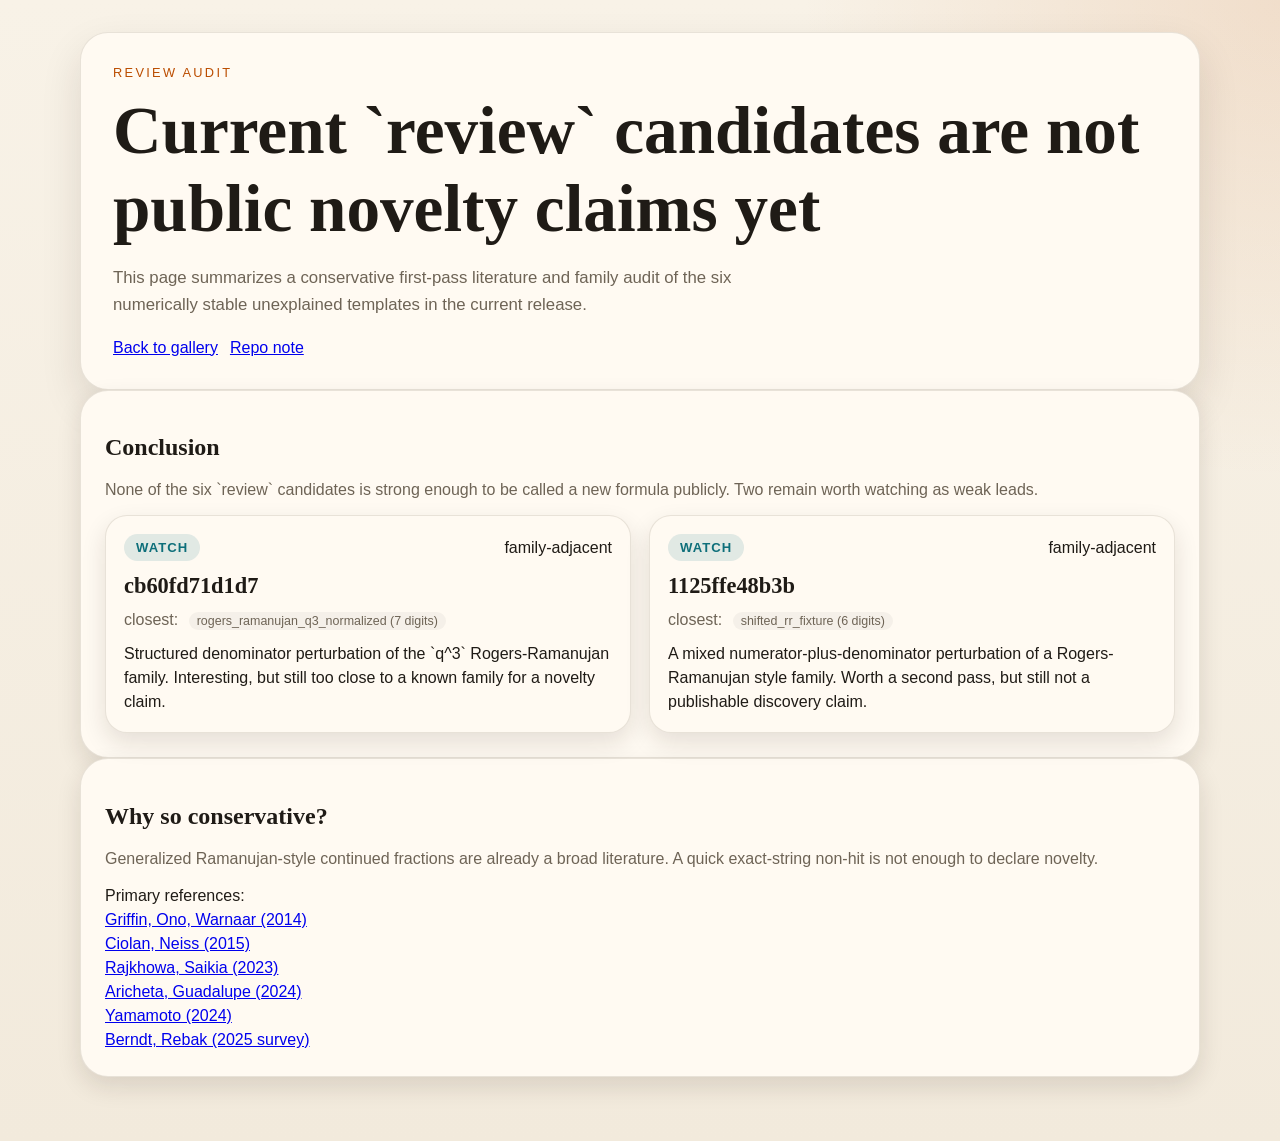
==== docs/review-audit.html @ cbeeb70f "Automate Pages deployment and expand benchmark audit" ====
<!DOCTYPE html>
<html lang="en">
<head>
  <meta charset="utf-8">
  <meta name="viewport" content="width=device-width, initial-scale=1">
  <title>Review Audit | Ramanujan Discovery Lab</title>
  <link rel="stylesheet" href="styles.css">
</head>
<body>
  <main class="page">
    <section class="hero">
      <p class="eyebrow">Review audit</p>
      <h1>Current `review` candidates are not public novelty claims yet</h1>
      <p class="lede">This page summarizes a conservative first-pass literature and family audit of the six numerically stable unexplained templates in the current release.</p>
      <div class="meta">
        <a href="index.html">Back to gallery</a>
        <a href="https://github.com/peter941221/ramanujan-discovery-lab/blob/main/REVIEW_AUDIT.md">Repo note</a>
      </div>
    </section>
    <section class="panel">
      <div class="panel-header">
        <h2>Conclusion</h2>
        <p>None of the six `review` candidates is strong enough to be called a new formula publicly. Two remain worth watching as weak leads.</p>
      </div>
      <div class="cards">
        <article class="card status-review">
          <div class="card-top">
            <span class="status-pill">watch</span>
            <span class="digits">family-adjacent</span>
          </div>
          <h3>cb60fd71d1d7</h3>
          <p class="target">closest: <span>rogers_ramanujan_q3_normalized (7 digits)</span></p>
          <p class="notes">Structured denominator perturbation of the `q^3` Rogers-Ramanujan family. Interesting, but still too close to a known family for a novelty claim.</p>
        </article>
        <article class="card status-review">
          <div class="card-top">
            <span class="status-pill">watch</span>
            <span class="digits">family-adjacent</span>
          </div>
          <h3>1125ffe48b3b</h3>
          <p class="target">closest: <span>shifted_rr_fixture (6 digits)</span></p>
          <p class="notes">A mixed numerator-plus-denominator perturbation of a Rogers-Ramanujan style family. Worth a second pass, but still not a publishable discovery claim.</p>
        </article>
      </div>
    </section>
    <section class="panel">
      <div class="panel-header">
        <h2>Why so conservative?</h2>
        <p>Generalized Ramanujan-style continued fractions are already a broad literature. A quick exact-string non-hit is not enough to declare novelty.</p>
      </div>
      <p class="notes">
        Primary references:
        <br><a href="https://arxiv.org/abs/1401.7718">Griffin, Ono, Warnaar (2014)</a>
        <br><a href="https://arxiv.org/abs/1504.06482">Ciolan, Neiss (2015)</a>
        <br><a href="https://arxiv.org/abs/2305.14988">Rajkhowa, Saikia (2023)</a>
        <br><a href="https://arxiv.org/abs/2404.05756">Aricheta, Guadalupe (2024)</a>
        <br><a href="https://arxiv.org/abs/2403.09729">Yamamoto (2024)</a>
        <br><a href="https://arxiv.org/abs/2512.19952">Berndt, Rebak (2025 survey)</a>
      </p>
    </section>
  </main>
</body>
</html>
---- docs/styles.css ----
:root {
  --bg: #f6f1e8;
  --panel: #fffaf2;
  --ink: #1f1b16;
  --muted: #6e6456;
  --accent: #bb4d00;
  --accent-soft: #f3c9a2;
  --review: #0e6f7a;
  --known: #256029;
  --shadow: rgba(38, 28, 16, 0.12);
  --border: rgba(70, 50, 30, 0.12);
  --font-sans: "IBM Plex Sans", "Segoe UI", sans-serif;
  --font-serif: "IBM Plex Serif", Georgia, serif;
}

* {
  box-sizing: border-box;
}

body {
  margin: 0;
  background:
    radial-gradient(circle at top right, rgba(187, 77, 0, 0.12), transparent 28%),
    linear-gradient(180deg, #f8f2e7 0%, #f2eadc 100%);
  color: var(--ink);
  font-family: var(--font-sans);
}

.page {
  width: min(1120px, calc(100% - 32px));
  margin: 0 auto;
  padding: 32px 0 64px;
}

.hero {
  background: var(--panel);
  border: 1px solid var(--border);
  border-radius: 28px;
  padding: 32px;
  box-shadow: 0 18px 40px var(--shadow);
}

.eyebrow {
  margin: 0;
  text-transform: uppercase;
  letter-spacing: 0.18em;
  color: var(--accent);
  font-size: 0.8rem;
}

.hero h1,
.panel h2 {
  font-family: var(--font-serif);
}

.hero h1 {
  margin: 12px 0;
  font-size: clamp(2.2rem, 6vw, 4.2rem);
}

.lede {
  max-width: 700px;
  color: var(--muted);
  font-size: 1.05rem;
  line-height: 1.6;
}

.meta {
  display: flex;
  flex-wrap: wrap;
  gap: 12px;
  margin-top: 20px;
  color: var(--muted);
}

.stats {
  display: grid;
  grid-template-columns: repeat(auto-fit, minmax(180px, 1fr));
  gap: 14px;
  margin: 24px 0;
}

.stat,
.card,
.panel {
  background: var(--panel);
  border: 1px solid var(--border);
  box-shadow: 0 10px 24px var(--shadow);
}

.stat {
  border-radius: 20px;
  padding: 18px 20px;
}

.stat h3 {
  margin: 0;
  font-size: 0.95rem;
  text-transform: uppercase;
  letter-spacing: 0.08em;
  color: var(--muted);
}

.stat p {
  margin: 8px 0 0;
  font-size: 2rem;
  font-family: var(--font-serif);
}

.panel {
  border-radius: 28px;
  padding: 24px;
}

.panel-header p {
  color: var(--muted);
}

.cards {
  display: grid;
  grid-template-columns: repeat(auto-fit, minmax(280px, 1fr));
  gap: 18px;
}

.card {
  border-radius: 22px;
  padding: 18px;
  display: flex;
  flex-direction: column;
  gap: 12px;
}

.card-top {
  display: flex;
  justify-content: space-between;
  align-items: center;
  gap: 8px;
}

.status-pill {
  border-radius: 999px;
  padding: 6px 12px;
  font-size: 0.82rem;
  font-weight: 700;
  text-transform: uppercase;
  letter-spacing: 0.08em;
  background: var(--accent-soft);
  color: var(--accent);
}

.status-known .status-pill,
.status-known_variant .status-pill,
.status-fixture .status-pill {
  background: rgba(37, 96, 41, 0.12);
  color: var(--known);
}

.status-review .status-pill {
  background: rgba(14, 111, 122, 0.12);
  color: var(--review);
}

.card h3 {
  margin: 0;
  font-family: var(--font-serif);
  font-size: 1.4rem;
}

.target {
  margin: 0;
  color: var(--muted);
}

.target span {
  display: inline-block;
  margin-left: 6px;
  padding: 2px 8px;
  border-radius: 999px;
  background: rgba(0, 0, 0, 0.04);
  font-size: 0.78rem;
}

.notes {
  margin: 0;
  line-height: 1.5;
}

dl {
  margin: 0;
}

dl div {
  display: grid;
  grid-template-columns: 92px 1fr;
  gap: 8px;
  padding: 6px 0;
  border-bottom: 1px dashed rgba(0, 0, 0, 0.08);
}

dt {
  color: var(--muted);
}

dd {
  margin: 0;
}

details {
  margin-top: auto;
}

summary {
  cursor: pointer;
  color: var(--accent);
  font-weight: 700;
}

code {
  font-family: "Cascadia Code", "Fira Code", monospace;
  font-size: 0.92rem;
  white-space: pre-wrap;
  word-break: break-word;
}

@media (max-width: 640px) {
  .page {
    width: min(100% - 20px, 1120px);
  }

  .hero,
  .panel {
    padding: 20px;
    border-radius: 20px;
  }
}
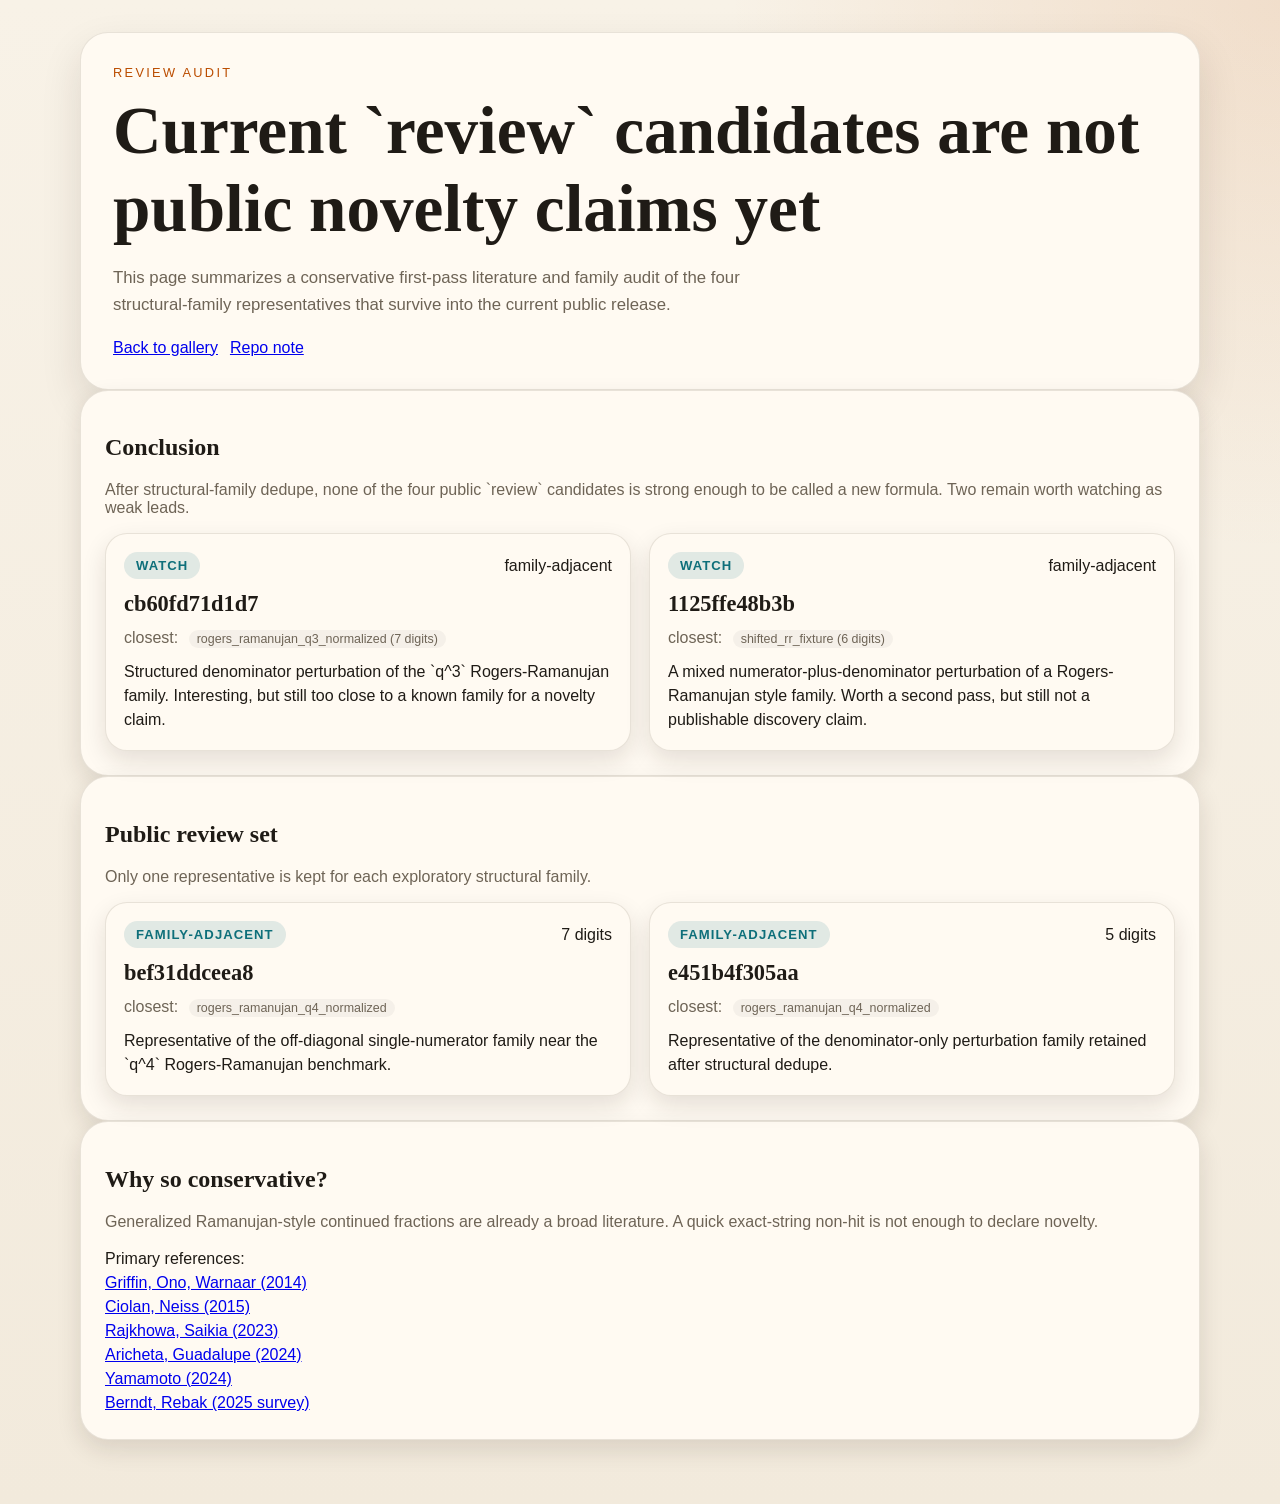
==== commit ce8d6fdd: "Deduplicate exploratory families and refresh Pages" ====
--- a/docs/review-audit.html
+++ b/docs/review-audit.html
@@ -11,7 +11,7 @@
     <section class="hero">
       <p class="eyebrow">Review audit</p>
       <h1>Current `review` candidates are not public novelty claims yet</h1>
-      <p class="lede">This page summarizes a conservative first-pass literature and family audit of the six numerically stable unexplained templates in the current release.</p>
+      <p class="lede">This page summarizes a conservative first-pass literature and family audit of the four structural-family representatives that survive into the current public release.</p>
       <div class="meta">
         <a href="index.html">Back to gallery</a>
         <a href="https://github.com/peter941221/ramanujan-discovery-lab/blob/main/REVIEW_AUDIT.md">Repo note</a>
@@ -20,7 +20,7 @@
     <section class="panel">
       <div class="panel-header">
         <h2>Conclusion</h2>
-        <p>None of the six `review` candidates is strong enough to be called a new formula publicly. Two remain worth watching as weak leads.</p>
+        <p>After structural-family dedupe, none of the four public `review` candidates is strong enough to be called a new formula. Two remain worth watching as weak leads.</p>
       </div>
       <div class="cards">
         <article class="card status-review">
@@ -45,6 +45,32 @@
     </section>
     <section class="panel">
       <div class="panel-header">
+        <h2>Public review set</h2>
+        <p>Only one representative is kept for each exploratory structural family.</p>
+      </div>
+      <div class="cards">
+        <article class="card status-review">
+          <div class="card-top">
+            <span class="status-pill">family-adjacent</span>
+            <span class="digits">7 digits</span>
+          </div>
+          <h3>bef31ddceea8</h3>
+          <p class="target">closest: <span>rogers_ramanujan_q4_normalized</span></p>
+          <p class="notes">Representative of the off-diagonal single-numerator family near the `q^4` Rogers-Ramanujan benchmark.</p>
+        </article>
+        <article class="card status-review">
+          <div class="card-top">
+            <span class="status-pill">family-adjacent</span>
+            <span class="digits">5 digits</span>
+          </div>
+          <h3>e451b4f305aa</h3>
+          <p class="target">closest: <span>rogers_ramanujan_q4_normalized</span></p>
+          <p class="notes">Representative of the denominator-only perturbation family retained after structural dedupe.</p>
+        </article>
+      </div>
+    </section>
+    <section class="panel">
+      <div class="panel-header">
         <h2>Why so conservative?</h2>
         <p>Generalized Ramanujan-style continued fractions are already a broad literature. A quick exact-string non-hit is not enough to declare novelty.</p>
       </div>
--- a/docs/styles.css
+++ b/docs/styles.css
@@ -80,6 +80,13 @@
   margin: 24px 0;
 }
 
+.info-grid {
+  display: grid;
+  grid-template-columns: repeat(auto-fit, minmax(280px, 1fr));
+  gap: 18px;
+  margin-bottom: 24px;
+}
+
 .stat,
 .card,
 .panel {
@@ -112,6 +119,10 @@
   padding: 24px;
 }
 
+.spotlight {
+  margin-bottom: 24px;
+}
+
 .panel-header p {
   color: var(--muted);
 }
@@ -120,6 +131,11 @@
   display: grid;
   grid-template-columns: repeat(auto-fit, minmax(280px, 1fr));
   gap: 18px;
+}
+
+.stack {
+  display: grid;
+  gap: 14px;
 }
 
 .card {
@@ -160,6 +176,13 @@
   color: var(--review);
 }
 
+.lead-card {
+  border-color: rgba(14, 111, 122, 0.25);
+  background:
+    linear-gradient(180deg, rgba(14, 111, 122, 0.06), transparent 28%),
+    var(--panel);
+}
+
 .card h3 {
   margin: 0;
   font-family: var(--font-serif);
@@ -205,6 +228,18 @@
   margin: 0;
 }
 
+.info-card {
+  border-radius: 20px;
+  padding: 16px;
+  border: 1px solid var(--border);
+  background: rgba(255, 255, 255, 0.55);
+}
+
+.info-card h3 {
+  margin: 0 0 8px;
+  font-family: var(--font-serif);
+}
+
 details {
   margin-top: auto;
 }
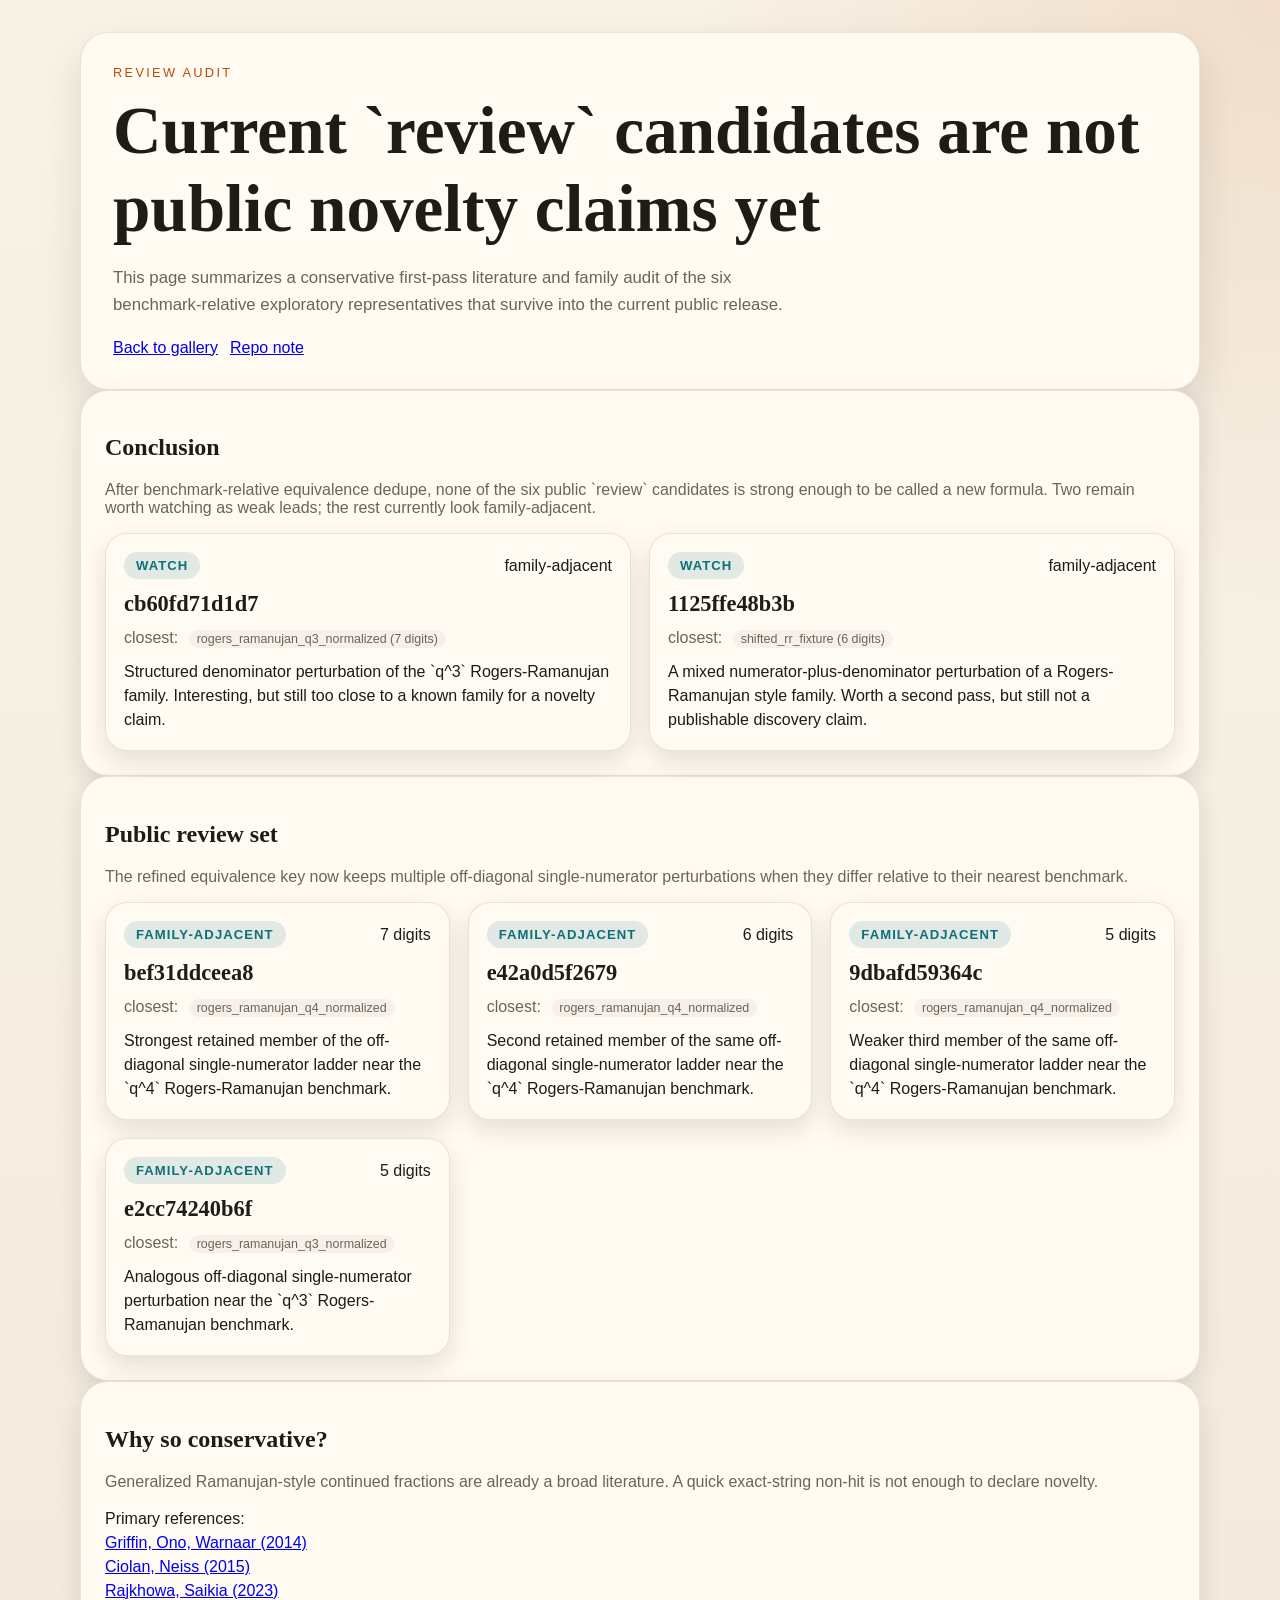
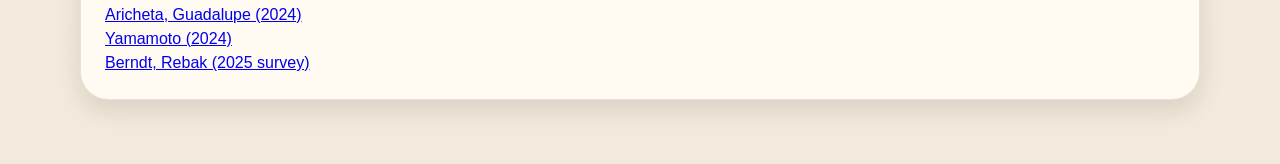
==== commit af35fd29: "Publish refreshed audit artifacts and second-tier notes" ====
--- a/docs/review-audit.html
+++ b/docs/review-audit.html
@@ -11,7 +11,7 @@
     <section class="hero">
       <p class="eyebrow">Review audit</p>
       <h1>Current `review` candidates are not public novelty claims yet</h1>
-      <p class="lede">This page summarizes a conservative first-pass literature and family audit of the four structural-family representatives that survive into the current public release.</p>
+      <p class="lede">This page summarizes a conservative first-pass literature and family audit of the six benchmark-relative exploratory representatives that survive into the current public release.</p>
       <div class="meta">
         <a href="index.html">Back to gallery</a>
         <a href="https://github.com/peter941221/ramanujan-discovery-lab/blob/main/REVIEW_AUDIT.md">Repo note</a>
@@ -20,7 +20,7 @@
     <section class="panel">
       <div class="panel-header">
         <h2>Conclusion</h2>
-        <p>After structural-family dedupe, none of the four public `review` candidates is strong enough to be called a new formula. Two remain worth watching as weak leads.</p>
+        <p>After benchmark-relative equivalence dedupe, none of the six public `review` candidates is strong enough to be called a new formula. Two remain worth watching as weak leads; the rest currently look family-adjacent.</p>
       </div>
       <div class="cards">
         <article class="card status-review">
@@ -46,7 +46,7 @@
     <section class="panel">
       <div class="panel-header">
         <h2>Public review set</h2>
-        <p>Only one representative is kept for each exploratory structural family.</p>
+        <p>The refined equivalence key now keeps multiple off-diagonal single-numerator perturbations when they differ relative to their nearest benchmark.</p>
       </div>
       <div class="cards">
         <article class="card status-review">
@@ -56,16 +56,34 @@
           </div>
           <h3>bef31ddceea8</h3>
           <p class="target">closest: <span>rogers_ramanujan_q4_normalized</span></p>
-          <p class="notes">Representative of the off-diagonal single-numerator family near the `q^4` Rogers-Ramanujan benchmark.</p>
+          <p class="notes">Strongest retained member of the off-diagonal single-numerator ladder near the `q^4` Rogers-Ramanujan benchmark.</p>
+        </article>
+        <article class="card status-review">
+          <div class="card-top">
+            <span class="status-pill">family-adjacent</span>
+            <span class="digits">6 digits</span>
+          </div>
+          <h3>e42a0d5f2679</h3>
+          <p class="target">closest: <span>rogers_ramanujan_q4_normalized</span></p>
+          <p class="notes">Second retained member of the same off-diagonal single-numerator ladder near the `q^4` Rogers-Ramanujan benchmark.</p>
         </article>
         <article class="card status-review">
           <div class="card-top">
             <span class="status-pill">family-adjacent</span>
             <span class="digits">5 digits</span>
           </div>
-          <h3>e451b4f305aa</h3>
+          <h3>9dbafd59364c</h3>
           <p class="target">closest: <span>rogers_ramanujan_q4_normalized</span></p>
-          <p class="notes">Representative of the denominator-only perturbation family retained after structural dedupe.</p>
+          <p class="notes">Weaker third member of the same off-diagonal single-numerator ladder near the `q^4` Rogers-Ramanujan benchmark.</p>
+        </article>
+        <article class="card status-review">
+          <div class="card-top">
+            <span class="status-pill">family-adjacent</span>
+            <span class="digits">5 digits</span>
+          </div>
+          <h3>e2cc74240b6f</h3>
+          <p class="target">closest: <span>rogers_ramanujan_q3_normalized</span></p>
+          <p class="notes">Analogous off-diagonal single-numerator perturbation near the `q^3` Rogers-Ramanujan benchmark.</p>
         </article>
       </div>
     </section>
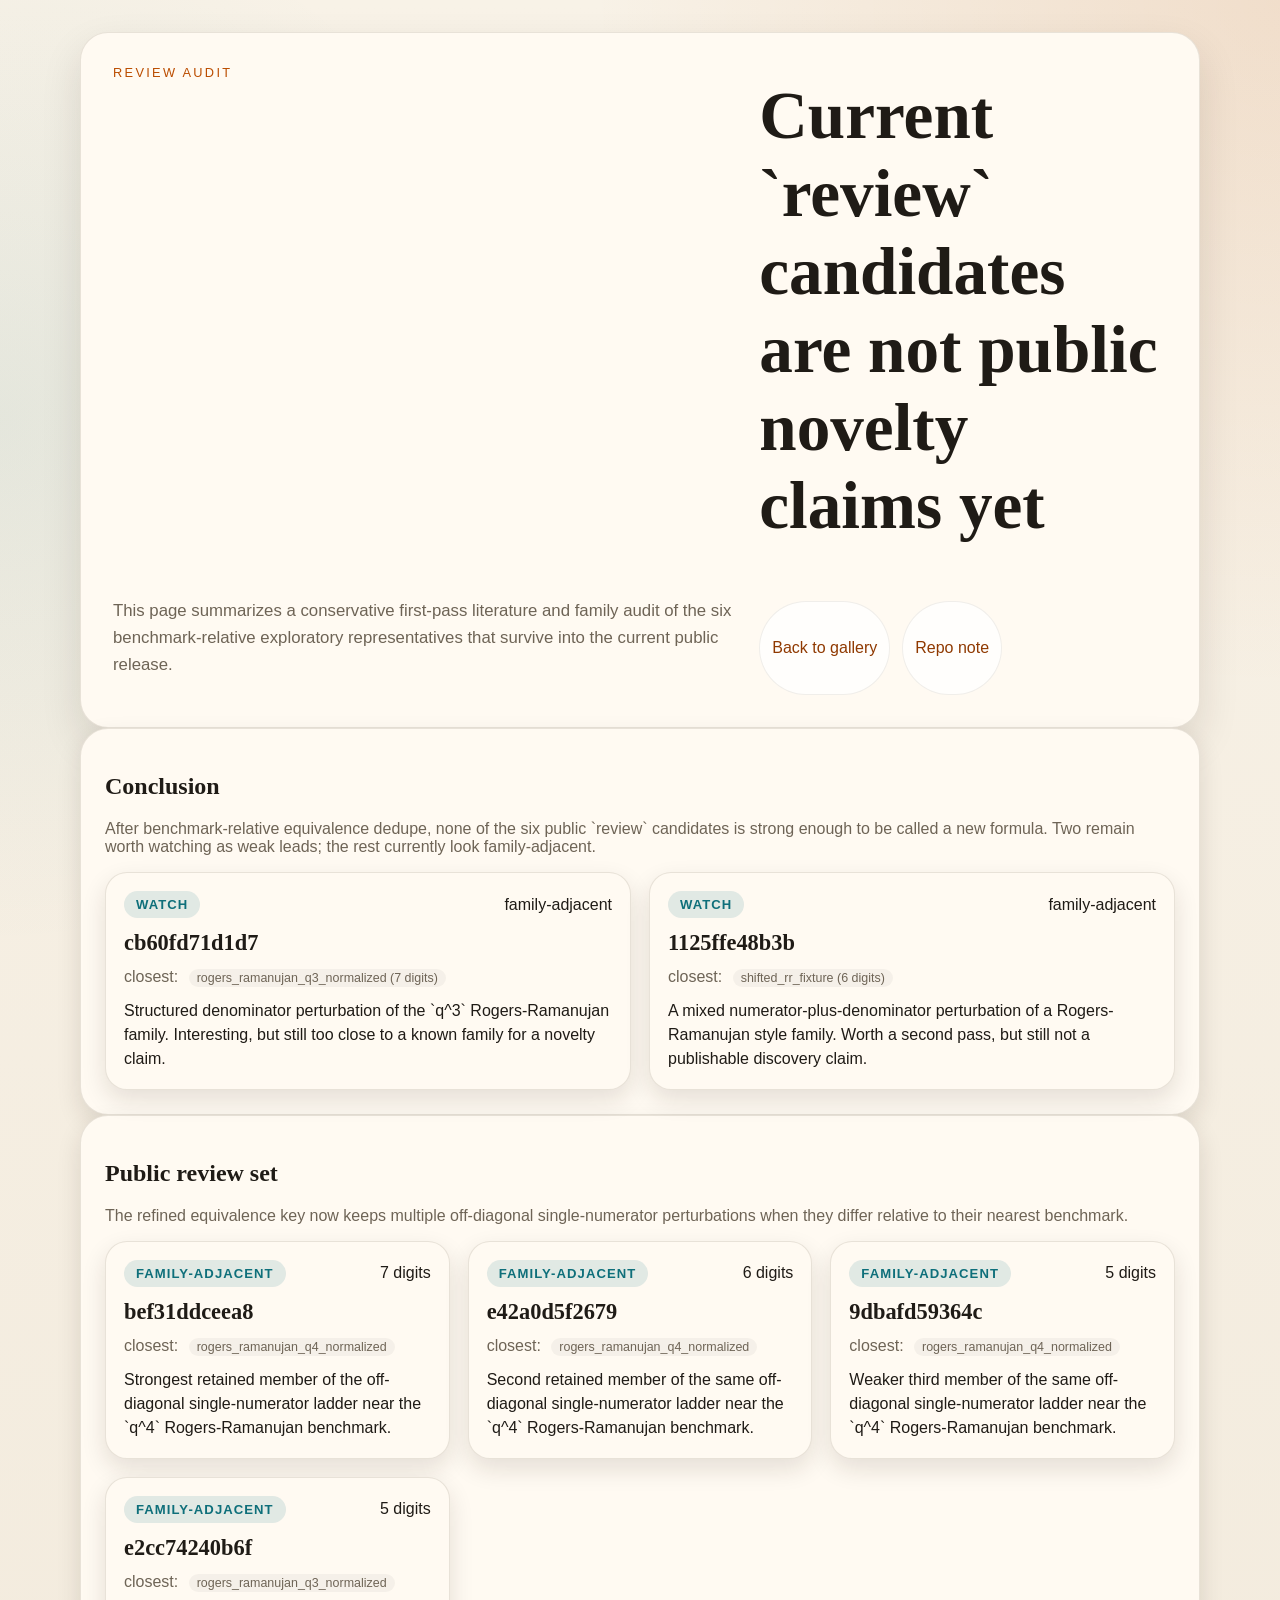
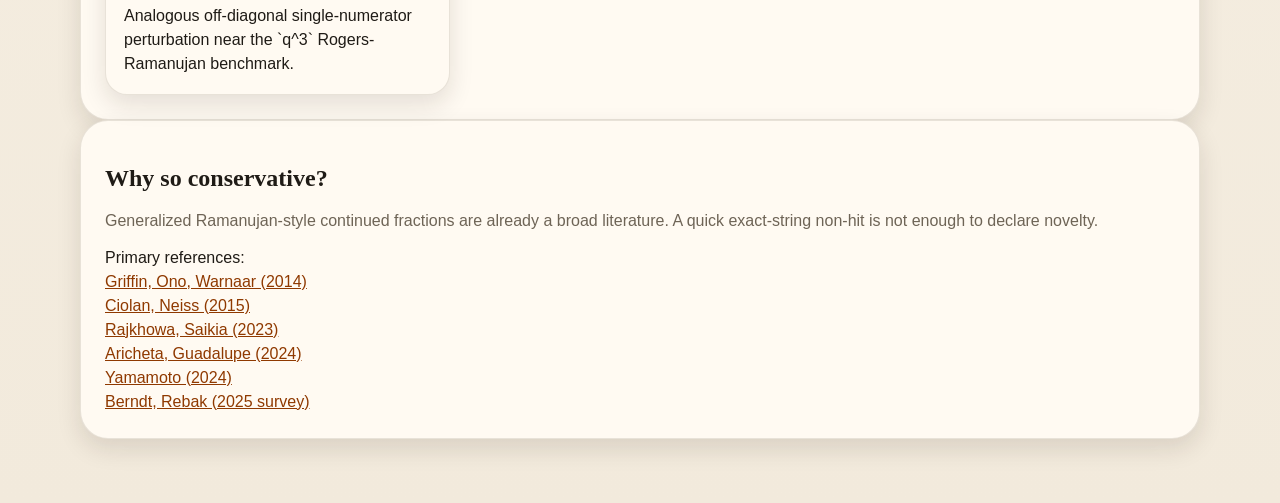
==== commit f55af2ca: "docs: reorganize notes and clean README" ====
--- a/docs/review-audit.html
+++ b/docs/review-audit.html
@@ -14,7 +14,7 @@
       <p class="lede">This page summarizes a conservative first-pass literature and family audit of the six benchmark-relative exploratory representatives that survive into the current public release.</p>
       <div class="meta">
         <a href="index.html">Back to gallery</a>
-        <a href="https://github.com/peter941221/ramanujan-discovery-lab/blob/main/REVIEW_AUDIT.md">Repo note</a>
+        <a href="https://github.com/peter941221/ramanujan-discovery-lab/blob/main/notes/review/REVIEW_AUDIT.md">Repo note</a>
       </div>
     </section>
     <section class="panel">
--- a/docs/styles.css
+++ b/docs/styles.css
@@ -1,9 +1,11 @@
 :root {
   --bg: #f6f1e8;
   --panel: #fffaf2;
+  --panel-strong: #fff7ec;
   --ink: #1f1b16;
   --muted: #6e6456;
   --accent: #bb4d00;
+  --accent-deep: #8f3900;
   --accent-soft: #f3c9a2;
   --review: #0e6f7a;
   --known: #256029;
@@ -21,9 +23,14 @@
   margin: 0;
   background:
     radial-gradient(circle at top right, rgba(187, 77, 0, 0.12), transparent 28%),
+    radial-gradient(circle at left 20%, rgba(14, 111, 122, 0.08), transparent 25%),
     linear-gradient(180deg, #f8f2e7 0%, #f2eadc 100%);
   color: var(--ink);
   font-family: var(--font-sans);
+}
+
+a {
+  color: var(--accent-deep);
 }
 
 .page {
@@ -33,6 +40,9 @@
 }
 
 .hero {
+  display: grid;
+  grid-template-columns: minmax(0, 1.45fr) minmax(280px, 0.95fr);
+  gap: 24px;
   background: var(--panel);
   border: 1px solid var(--border);
   border-radius: 28px;
@@ -65,12 +75,96 @@
   line-height: 1.6;
 }
 
+.hero-note {
+  margin: 10px 0 0;
+  color: var(--accent-deep);
+  font-family: var(--font-serif);
+  font-size: 1.02rem;
+}
+
+.hero-links {
+  display: flex;
+  flex-wrap: wrap;
+  gap: 12px;
+  margin-top: 22px;
+}
+
+.hero-link {
+  display: inline-flex;
+  align-items: center;
+  min-height: 40px;
+  padding: 0 14px;
+  border-radius: 999px;
+  border: 1px solid rgba(187, 77, 0, 0.18);
+  background: rgba(255, 255, 255, 0.72);
+  color: var(--accent-deep);
+  text-decoration: none;
+  font-weight: 700;
+  transition: transform 120ms ease, box-shadow 120ms ease, border-color 120ms ease;
+}
+
+.hero-link:hover {
+  transform: translateY(-1px);
+  border-color: rgba(187, 77, 0, 0.3);
+  box-shadow: 0 12px 24px rgba(38, 28, 16, 0.08);
+}
+
+.hero-art {
+  margin: 0;
+  padding: 18px 20px;
+  border-radius: 22px;
+  border: 1px solid rgba(14, 111, 122, 0.18);
+  background:
+    linear-gradient(180deg, rgba(14, 111, 122, 0.08), rgba(14, 111, 122, 0.02)),
+    #fffdfa;
+  color: #18454a;
+  font-family: "Cascadia Code", "Fira Code", monospace;
+  font-size: 0.92rem;
+  line-height: 1.45;
+  overflow-x: auto;
+}
+
 .meta {
   display: flex;
   flex-wrap: wrap;
   gap: 12px;
   margin-top: 20px;
   color: var(--muted);
+}
+
+.meta span,
+.meta a {
+  display: inline-flex;
+  align-items: center;
+  min-height: 36px;
+  padding: 0 12px;
+  border-radius: 999px;
+  background: rgba(255, 255, 255, 0.72);
+  border: 1px solid rgba(70, 50, 30, 0.08);
+  text-decoration: none;
+}
+
+.toc,
+.manifesto {
+  margin-top: 24px;
+}
+
+.toc-links {
+  display: flex;
+  flex-wrap: wrap;
+  gap: 12px;
+}
+
+.toc-links a {
+  display: inline-flex;
+  align-items: center;
+  min-height: 40px;
+  padding: 0 14px;
+  border-radius: 999px;
+  background: var(--panel-strong);
+  border: 1px solid var(--border);
+  text-decoration: none;
+  font-weight: 700;
 }
 
 .stats {
@@ -123,8 +217,22 @@
   margin-bottom: 24px;
 }
 
+.panel-kicker {
+  margin: 0 0 8px;
+  color: var(--accent-deep);
+  font-family: "Cascadia Code", "Fira Code", monospace;
+  font-size: 0.82rem;
+  white-space: pre-wrap;
+}
+
 .panel-header p {
   color: var(--muted);
+}
+
+.manifesto-grid {
+  display: grid;
+  grid-template-columns: repeat(auto-fit, minmax(220px, 1fr));
+  gap: 14px;
 }
 
 .cards {
@@ -232,7 +340,20 @@
   border-radius: 20px;
   padding: 16px;
   border: 1px solid var(--border);
-  background: rgba(255, 255, 255, 0.55);
+  background: rgba(255, 255, 255, 0.62);
+}
+
+.note-link {
+  display: block;
+  color: inherit;
+  text-decoration: none;
+  transition: transform 120ms ease, box-shadow 120ms ease, border-color 120ms ease;
+}
+
+.note-link:hover {
+  transform: translateY(-1px);
+  border-color: rgba(187, 77, 0, 0.28);
+  box-shadow: 0 12px 22px rgba(38, 28, 16, 0.08);
 }
 
 .info-card h3 {
@@ -257,6 +378,16 @@
   word-break: break-word;
 }
 
+pre {
+  font-family: "Cascadia Code", "Fira Code", monospace;
+}
+
+@media (max-width: 860px) {
+  .hero {
+    grid-template-columns: 1fr;
+  }
+}
+
 @media (max-width: 640px) {
   .page {
     width: min(100% - 20px, 1120px);
